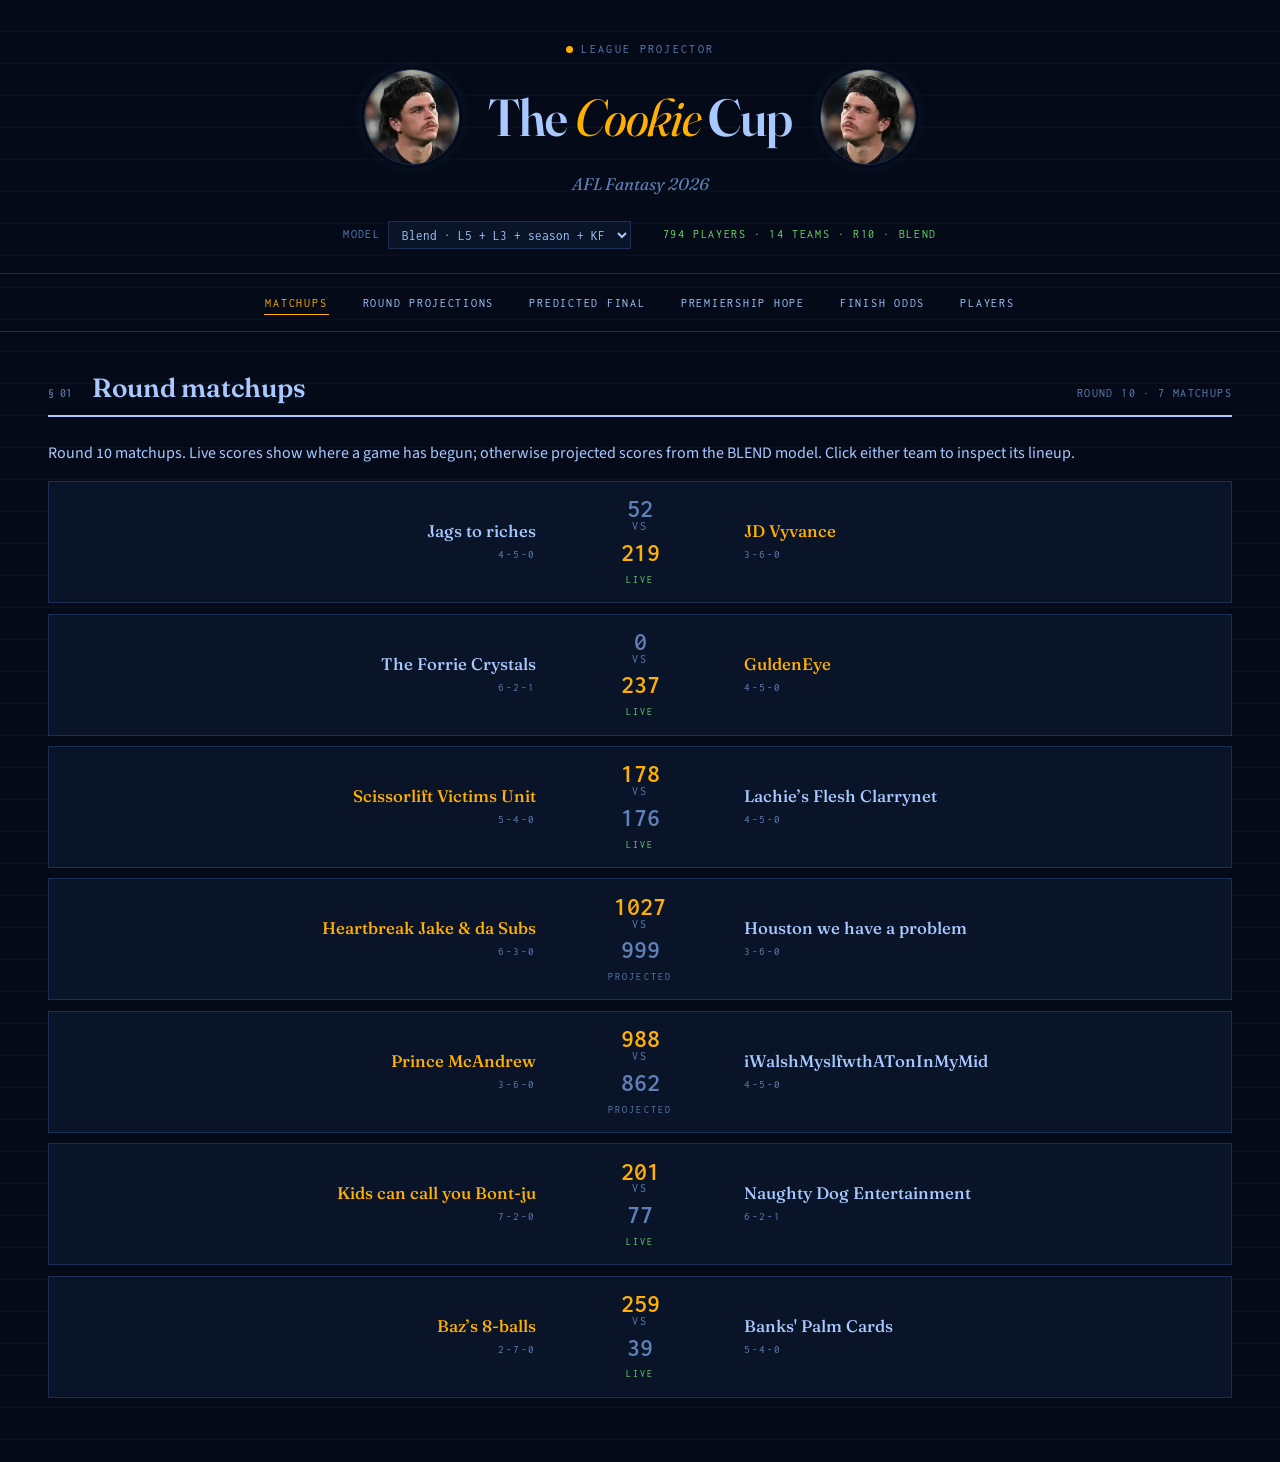
==== docs/index.html @ e00488ec "added plot" ====
<!DOCTYPE html>
<html lang="en">
<head>
<meta charset="UTF-8">
<meta name="viewport" content="width=device-width, initial-scale=1">
<title>The Cookie Cup — AFL Fantasy 2026 Projector</title>
<link rel="stylesheet" href="styles.css">
</head>
<body>
<header class="topbar">
  <div class="brand">
    <p class="eyebrow">League projector</p>
    <div class="title-row">
      <img src="imgs/cookie_logo.jpg" alt="" class="title-logo">
      <h1>The <em>Cookie</em> Cup</h1>
      <img src="imgs/cookie_logo.jpg" alt="" class="title-logo title-logo-flipped">
    </div>
    <p class="tagline">AFL Fantasy 2026</p>
    <div class="topbar-controls">
      <label class="ctl">
        Model
        <select id="model-select">
          <option value="blend">Blend · L5 + L3 + season + KF</option>
          <option value="l5">Last 5 games</option>
          <option value="season">Season average</option>
          <option value="kf">Keeper projection</option>
        </select>
      </label>
      <div class="data-status" id="data-status">Loading…</div>
    </div>
  </div>
</header>

<nav class="tabs">
  <button class="tab active" data-tab="matchups">Matchups</button>
  <button class="tab" data-tab="ladder">Round Projections</button>
  <button class="tab" data-tab="final">Predicted Final</button>
  <button class="tab" data-tab="premiership">Premiership Hope</button>
  <button class="tab" data-tab="rankdist">Finish Odds</button>
  <button class="tab" data-tab="browse">Players</button>
</nav>

<main>
  <section id="tab-matchups" class="tab-panel">
    <div class="section-head">
      <span class="section-num">§ 01</span>
      <h2>Round matchups</h2>
      <span class="section-meta" id="matchups-meta">—</span>
    </div>
    <div id="matchups-empty" class="empty-card hidden">
      <h2>No fixtures loaded yet</h2>
      <p>League head-to-head fixtures aren't scraped yet. Run
        <code>python3 scripts/fetch_rosters.py</code> to populate them.</p>
    </div>
    <div id="matchups-content"></div>
  </section>

  <section id="tab-ladder" class="tab-panel hidden">
    <div class="section-head">
      <span class="section-num">§ 02</span>
      <h2>Projected score</h2>
      <span class="section-meta" id="ladder-meta">—</span>
    </div>
    <div id="ladder-empty" class="empty-card hidden">
      <h2>No league rosters loaded yet</h2>
      <p>Run <code>python3 scripts/fetch_rosters.py</code> to fetch all 14 teams,
        then refresh. The script writes <code>docs/data/rosters.json</code>.</p>
    </div>
    <div id="ladder-content"></div>
  </section>

  <section id="tab-final" class="tab-panel hidden">
    <div class="section-head">
      <span class="section-num">§ 03</span>
      <h2>Predicted final ladder</h2>
      <span class="section-meta" id="final-meta">—</span>
    </div>
    <div id="final-empty" class="empty-card hidden">
      <h2>No fixtures loaded yet</h2>
      <p>Run <code>python3 scripts/fetch_rosters.py</code> to fetch the full-season
         fixture list and current standings, then refresh.</p>
    </div>
    <div id="final-content"></div>
  </section>

  <section id="tab-premiership" class="tab-panel hidden">
    <div class="section-head">
      <span class="section-num">§ 04</span>
      <h2>Premiership hope</h2>
      <span class="section-meta" id="premiership-meta">—</span>
    </div>
    <div id="premiership-empty" class="empty-card hidden">
      <h2>No fixtures loaded yet</h2>
      <p>Run <code>python3 scripts/fetch_rosters.py</code> to fetch the full-season
         fixture list, then refresh.</p>
    </div>
    <div id="premiership-content"></div>
  </section>

  <section id="tab-rankdist" class="tab-panel hidden">
    <div class="section-head">
      <span class="section-num">§ 05</span>
      <h2>Finish odds</h2>
      <span class="section-meta" id="rankdist-meta">—</span>
    </div>
    <div id="rankdist-empty" class="empty-card hidden">
      <h2>No fixtures loaded yet</h2>
      <p>Run <code>python3 scripts/fetch_rosters.py</code> first.</p>
    </div>
    <div id="rankdist-content"></div>
  </section>

  <section id="tab-browse" class="tab-panel hidden">
    <div class="section-head">
      <span class="section-num">§ 06</span>
      <h2>Browse players</h2>
      <span class="section-meta" id="browse-meta">—</span>
    </div>
    <div class="filters">
      <input id="search" type="search" placeholder="Search name or team…" autocomplete="off">
      <select id="pos-filter">
        <option value="">All positions</option>
        <option value="DEF">DEF</option>
        <option value="MID">MID</option>
        <option value="RUC">RUC</option>
        <option value="FWD">FWD</option>
      </select>
      <select id="team-filter">
        <option value="">All teams</option>
      </select>
      <label class="ctl-inline">
        <input type="checkbox" id="has-2025-only">
        2025 AFL only
      </label>
      <span class="result-count" id="result-count"></span>
    </div>
    <div class="table-wrap">
      <table class="players-table">
        <thead>
          <tr>
            <th data-sort="name">Player</th>
            <th data-sort="team">Team</th>
            <th data-sort="positions">Pos</th>
            <th data-sort="owner">Owner</th>
            <th data-sort="proj" class="num">Proj</th>
            <th data-sort="l5" class="num">L5</th>
            <th data-sort="l3" class="num">L3</th>
            <th data-sort="avg_pts" class="num">Season</th>
            <th data-sort="proj_avg" class="num">KF</th>
            <th data-sort="tog_pct" class="num">TOG</th>
          </tr>
        </thead>
        <tbody id="players-rows"></tbody>
      </table>
    </div>
  </section>
</main>

<aside id="team-drawer" class="drawer hidden">
  <header>
    <div>
      <div class="drawer-eyebrow" id="drawer-eyebrow">Team detail</div>
      <h3 id="drawer-title">Team</h3>
    </div>
    <button id="drawer-close" aria-label="Close">×</button>
  </header>
  <div id="drawer-content"></div>
</aside>

<script src="app.js"></script>
</body>
</html>
---- docs/styles.css ----
/* AFL Fantasy projector — retro terminal blue theme
   (CRT/phosphor language carried over from DiscoverPhysicsLeaderboard,
   recoloured to mainframe / IBM 3279 blue) */

@import url('https://fonts.googleapis.com/css2?family=Fraunces:opsz,wght@9..144,400;9..144,500;9..144,600;9..144,800&family=Inconsolata:wght@400;500;600&family=Source+Sans+3:wght@400;500;600&display=swap');

:root {
  --ink: #a8c8ff;          /* phosphor blue text */
  --paper: #050a18;        /* deep navy-black background */
  --surface: #0a1428;      /* slightly lighter for cards/tables */
  --rule: #1d2d56;         /* dim trace lines / borders */
  --muted: #6080b8;        /* faded phosphor blue */
  --soft: #0e1c3a;         /* hover / soft highlight */
  --accent: #ffb000;       /* CRT amber, used sparingly */
  --accent-soft: #3d2700;  /* deep amber-black */
  --teal: #5ec8e8;         /* phosphor cyan secondary */
  --good: #6dd96d;
  --bad: #e85a5a;

  --serif: 'Fraunces', 'Iowan Old Style', 'Palatino', Georgia, serif;
  --sans: 'Source Sans 3', -apple-system, BlinkMacSystemFont, sans-serif;
  --mono: 'Inconsolata', 'SF Mono', Menlo, monospace;

  --max-w: 1280px;
  --gutter: clamp(1rem, 4vw, 3rem);
}

* { box-sizing: border-box; }
html { scroll-behavior: smooth; }

body {
  margin: 0;
  font-family: var(--sans);
  font-size: 16px;
  line-height: 1.5;
  color: var(--ink);
  background: var(--paper);
  background-image:
    repeating-linear-gradient(
      to bottom,
      transparent 0,
      transparent 31px,
      rgba(255,255,255,0.025) 31px,
      rgba(255,255,255,0.025) 32px
    );
  font-feature-settings: "kern", "liga", "onum";
}

.hidden { display: none !important; }

/* ---------------- Header ---------------- */

.topbar {
  border-bottom: 1px solid var(--rule);
  padding: 2.25rem var(--gutter) 1.5rem;
  max-width: var(--max-w);
  margin: 0 auto;
  text-align: center;
  display: block;
}

.brand { display: block; }

.eyebrow {
  font-family: var(--mono);
  font-size: 0.72rem;
  letter-spacing: 0.2em;
  text-transform: uppercase;
  color: var(--muted);
  margin: 0 0 0.7rem;
  display: inline-flex;
  align-items: center;
  gap: 0.55rem;
}
.eyebrow::before {
  content: '';
  display: inline-block;
  width: 7px;
  height: 7px;
  background: var(--accent);
  border-radius: 50%;
}

.brand h1 {
  font-family: var(--serif);
  font-weight: 600;
  font-size: clamp(2rem, 5vw, 3.25rem);
  line-height: 0.98;
  letter-spacing: -0.02em;
  margin: 0;
  font-variation-settings: "opsz" 144;
}
.brand h1 em {
  font-style: italic;
  font-weight: 400;
  color: var(--accent);
}

.title-row {
  display: flex;
  align-items: center;
  justify-content: center;
  gap: clamp(0.75rem, 2.5vw, 1.75rem);
  margin: 0 0 0.4rem;
}
.title-logo {
  width: clamp(56px, 8vw, 96px);
  height: clamp(56px, 8vw, 96px);
  object-fit: cover;
  display: block;
  flex-shrink: 0;
  /* Soft phosphor halo to integrate the JPG with the CRT-blue palette. */
  border-radius: 50%;
  border: 1px solid var(--rule);
  box-shadow: 0 0 0 3px var(--paper), 0 0 16px rgba(94, 200, 232, 0.12);
}
.title-logo-flipped {
  transform: scaleX(-1);
}
@media (max-width: 480px) {
  .title-logo {
    width: 48px;
    height: 48px;
  }
}

.tagline {
  font-family: var(--serif);
  font-style: italic;
  font-size: 1.05rem;
  color: var(--muted);
  margin: 0 auto 1.5rem;
  max-width: 42rem;
}

.topbar-controls {
  display: flex;
  justify-content: center;
  flex-wrap: wrap;
  gap: 1.25rem 2rem;
  margin-top: 0.5rem;
  align-items: baseline;
}
.ctl {
  display: inline-flex;
  align-items: center;
  gap: 0.5rem;
  font-family: var(--mono);
  font-size: 0.72rem;
  text-transform: uppercase;
  letter-spacing: 0.12em;
  color: var(--muted);
}
.ctl select, .filters select, .filters input[type="search"] {
  font-family: var(--mono);
  font-size: 0.8rem;
  padding: 0.35rem 0.55rem;
  border: 1px solid var(--rule);
  background: var(--surface);
  color: var(--ink);
  border-radius: 0;
  outline: none;
}
.ctl select:focus,
.filters select:focus,
.filters input[type="search"]:focus {
  border-color: var(--accent);
}
.ctl-inline {
  display: inline-flex;
  align-items: center;
  gap: 0.4rem;
  font-family: var(--mono);
  font-size: 0.75rem;
  color: var(--muted);
  text-transform: uppercase;
  letter-spacing: 0.1em;
}
.data-status {
  font-family: var(--mono);
  font-size: 0.72rem;
  color: var(--muted);
  text-transform: uppercase;
  letter-spacing: 0.14em;
}
.data-status.ok { color: var(--good); }
.data-status.bad { color: var(--bad); }

/* ---------------- Tabs ---------------- */

.tabs {
  display: flex;
  justify-content: center;
  gap: 2rem;
  flex-wrap: wrap;
  padding: 1rem var(--gutter);
  max-width: var(--max-w);
  margin: 0 auto;
  border-bottom: 1px solid var(--rule);
  font-family: var(--mono);
  font-size: 0.78rem;
}
.tab {
  background: transparent;
  border: none;
  color: var(--ink);
  text-transform: uppercase;
  letter-spacing: 0.14em;
  padding: 0.35rem 0.1rem;
  border-bottom: 1px solid transparent;
  cursor: pointer;
  font-family: inherit;
  font-size: inherit;
  transition: border-color 0.15s, color 0.15s;
}
.tab:hover { color: var(--accent); border-bottom-color: var(--accent); }
.tab.active { color: var(--accent); border-bottom-color: var(--accent); }

/* ---------------- Sections ---------------- */

main {
  max-width: var(--max-w);
  margin: 0 auto;
  padding: 0 var(--gutter) 4rem;
}
.tab-panel { padding: 2.25rem 0 0; }

.section-head {
  display: flex;
  align-items: baseline;
  gap: 1.25rem;
  margin-bottom: 1.5rem;
  border-bottom: 2px solid var(--ink);
  padding-bottom: 0.45rem;
}
.section-head h2 {
  font-family: var(--serif);
  font-weight: 600;
  font-size: 1.65rem;
  margin: 0;
  letter-spacing: -0.01em;
}
.section-num {
  font-family: var(--mono);
  font-size: 0.78rem;
  color: var(--muted);
  font-weight: 500;
}
.section-meta {
  margin-left: auto;
  font-family: var(--mono);
  font-size: 0.72rem;
  color: var(--muted);
  text-transform: uppercase;
  letter-spacing: 0.12em;
}

/* ---------------- Empty state ---------------- */

.empty-card {
  border: 1px dashed var(--rule);
  background: var(--surface);
  padding: 2.5rem 2rem;
  text-align: center;
  color: var(--muted);
  max-width: 640px;
  margin: 2rem auto;
}
.empty-card h2 {
  margin: 0 0 0.5rem;
  font-family: var(--serif);
  font-size: 1.2rem;
  color: var(--ink);
}
.empty-card p { margin: 0; font-size: 0.95rem; }
.empty-card code {
  background: var(--soft);
  padding: 2px 6px;
  border: 1px solid var(--rule);
  font-family: var(--mono);
  font-size: 0.82rem;
}

/* ---------------- Filters ---------------- */

.filters {
  display: flex;
  align-items: center;
  gap: 0.75rem;
  flex-wrap: wrap;
  margin-bottom: 1rem;
}
#search { min-width: 240px; }
.result-count {
  margin-left: auto;
  font-family: var(--mono);
  font-size: 0.72rem;
  color: var(--muted);
  text-transform: uppercase;
  letter-spacing: 0.12em;
}

/* ---------------- Tables ---------------- */

.table-wrap {
  border: 1px solid var(--ink);
  background: var(--surface);
  overflow-x: auto;
}
table.leaderboard, .players-table, .roster-table {
  width: 100%;
  border-collapse: collapse;
  font-size: 0.92rem;
  font-family: var(--sans);
}
table.leaderboard thead,
.players-table thead,
.roster-table thead {
  background: var(--ink);
  color: var(--paper);
}
table.leaderboard th,
.players-table th,
.roster-table th {
  text-align: left;
  padding: 0.75rem 0.85rem;
  font-family: var(--mono);
  font-size: 0.7rem;
  font-weight: 500;
  letter-spacing: 0.13em;
  text-transform: uppercase;
  white-space: nowrap;
  position: sticky;
  top: 0;
  background: var(--ink);
  color: var(--paper);
}
.players-table th[data-sort],
.leaderboard th[data-sortable] {
  cursor: pointer;
  user-select: none;
}
.players-table th[data-sort]::after,
.leaderboard th[data-sortable]::after {
  content: '\2195';
  margin-left: 0.4rem;
  opacity: 0.35;
  font-size: 0.85em;
}
.players-table th.sorted-asc::after { content: '\25B2'; opacity: 1; }
.players-table th.sorted-desc::after { content: '\25BC'; opacity: 1; }

table.leaderboard td,
.players-table td,
.roster-table td {
  padding: 0.7rem 0.85rem;
  border-bottom: 1px solid var(--rule);
  vertical-align: baseline;
}
table.leaderboard tbody tr:hover,
.players-table tbody tr:hover {
  background: var(--soft);
}
table.leaderboard tbody tr:last-child td,
.roster-table tbody tr:last-child td { border-bottom: none; }

.num {
  text-align: right !important;
  font-variant-numeric: tabular-nums;
  font-family: var(--mono);
  font-size: 0.88rem;
}
.muted { color: var(--muted); }

/* Rank column */
.rank {
  font-family: var(--mono);
  font-size: 0.85rem;
  color: var(--muted);
  width: 2rem;
}
.rank-1 { color: var(--accent); font-weight: 600; }
.rank-2 { color: var(--ink); font-weight: 500; }
.rank-3 { color: var(--ink); font-weight: 500; }

/* Team / player name styling */
.team-name-cell {
  font-family: var(--serif);
  font-weight: 500;
  font-size: 1.02rem;
}
.team-name-cell .team-meta {
  display: block;
  font-family: var(--mono);
  font-size: 0.68rem;
  color: var(--muted);
  text-transform: uppercase;
  letter-spacing: 0.1em;
  margin-top: 2px;
}
.player-name {
  font-family: var(--serif);
  font-weight: 500;
  font-size: 1rem;
}

/* Badges & tags */
.team-badge {
  display: inline-block;
  font-family: var(--mono);
  font-size: 0.68rem;
  font-weight: 600;
  letter-spacing: 0.08em;
  padding: 1px 6px;
  background: var(--soft);
  color: var(--ink);
  border: 1px solid var(--rule);
}
.pos-tag {
  display: inline-block;
  font-family: var(--mono);
  font-size: 0.65rem;
  font-weight: 600;
  letter-spacing: 0.08em;
  padding: 1px 5px;
  background: transparent;
  border: 1px solid var(--rule);
  color: var(--teal);
  margin-right: 3px;
}
.role-tag {
  display: inline-block;
  font-family: var(--mono);
  font-size: 0.62rem;
  font-weight: 600;
  letter-spacing: 0.08em;
  padding: 1px 5px;
  border: 1px solid var(--rule);
  color: var(--muted);
  margin-left: 4px;
}
.injury-tag {
  display: inline-block;
  font-family: var(--mono);
  font-size: 0.62rem;
  font-weight: 600;
  letter-spacing: 0.08em;
  padding: 1px 5px;
  background: var(--accent-soft);
  color: var(--accent);
  border: 1px solid var(--accent);
  margin-left: 4px;
}
.injury-tag.out {
  background: rgba(232, 90, 90, 0.12);
  color: var(--bad);
  border-color: var(--bad);
}

/* Availability chip in ladder */
.avail-chip {
  font-family: var(--mono);
  font-size: 0.78rem;
  color: var(--ink);
}
.avail-chip.partial { color: var(--accent); }
.avail-chip.bad { color: var(--bad); }

/* Proj cell */
.proj-cell {
  font-family: var(--mono);
  font-weight: 600;
  font-size: 1.05rem;
  color: var(--ink);
}
.leaderboard tbody tr.rank-1-row .proj-cell { color: var(--accent); }

/* Excluded states */
.excluded { opacity: 0.4; text-decoration: line-through; }
.auto-excluded { opacity: 0.55; }

/* Rank-change deltas */
.rank-up { color: var(--good); font-family: var(--mono); font-size: 0.85rem; }
.rank-down { color: var(--bad); font-family: var(--mono); font-size: 0.85rem; }

/* Finish-odds (rank distribution) */
.rank-legend-wrap {
  display: flex;
  align-items: center;
  gap: 0.75rem;
  margin: 0.5rem 0 1.25rem;
  font-family: var(--mono);
  font-size: 0.7rem;
  letter-spacing: 0.16em;
  text-transform: uppercase;
  color: var(--muted);
  flex-wrap: wrap;
}
.rank-legend-label { color: var(--muted); }
.rank-legend {
  display: flex;
  gap: 2px;
}
.rank-legend-chip {
  display: inline-flex;
  align-items: center;
  justify-content: center;
  width: 22px;
  height: 22px;
  font-family: var(--mono);
  font-size: 0.7rem;
  font-weight: 600;
  color: var(--paper);
  letter-spacing: 0;
}
.rank-legend-chip.finals,
.rank-legend-chip.missed { color: var(--paper); }

.rank-dist-list {
  display: flex;
  flex-direction: column;
  gap: 0.4rem;
  background: var(--surface);
  border: 1px solid var(--ink);
  padding: 0.85rem 1rem;
}
.rank-row {
  display: grid;
  grid-template-columns: minmax(11rem, 16rem) 1fr;
  align-items: center;
  gap: 1rem;
  padding: 0.45rem 0;
  cursor: pointer;
  border-bottom: 1px dashed var(--rule);
}
.rank-row:last-child { border-bottom: none; }
.rank-row:hover { background: var(--soft); }
.rank-row-name {
  display: flex;
  flex-direction: column;
  gap: 2px;
  min-width: 0;
}
.rank-row-name .team-name-cell {
  font-family: var(--serif);
  font-weight: 500;
  font-size: 1.02rem;
  white-space: nowrap;
  overflow: hidden;
  text-overflow: ellipsis;
}
.rank-row-name .team-meta {
  font-family: var(--mono);
  font-size: 0.66rem;
  letter-spacing: 0.14em;
  text-transform: uppercase;
  color: var(--muted);
}
.rank-bar {
  display: flex;
  height: 22px;
  width: 100%;
  background: var(--soft);
  border: 1px solid var(--rule);
  overflow: hidden;
}
.rank-segment {
  height: 100%;
  min-width: 1px;
  transition: filter 0.15s;
}
.rank-segment:hover { filter: brightness(1.25) saturate(1.2); }

/* Premiership probability bar */
.prob-bar-wrap {
  width: 100%;
  max-width: 220px;
  height: 12px;
  background: var(--soft);
  border: 1px solid var(--rule);
  position: relative;
}
.prob-bar {
  height: 100%;
  background: linear-gradient(to right, var(--teal), var(--accent));
  min-width: 2px;
}

/* Finals zone (top 6 of predicted final ladder) */
.leaderboard tbody tr.finals-zone td {
  background: rgba(94, 200, 232, 0.08);  /* subtle cyan tint over surface */
}
.leaderboard tbody tr.finals-zone:hover td {
  background: rgba(94, 200, 232, 0.16);
}
.cutoff-row td {
  background: var(--surface);
  border-top: 2px solid var(--accent);
  border-bottom: 2px solid var(--accent);
  text-align: center;
  font-family: var(--mono);
  font-size: 0.72rem;
  letter-spacing: 0.32em;
  text-transform: uppercase;
  color: var(--accent);
  padding: 0.55rem 0.5rem;
  font-weight: 600;
}
.leaderboard tbody tr.cutoff-row:hover td {
  background: var(--surface);  /* don't apply row-hover to the divider */
  cursor: default;
}

/* ---------------- Drawer ---------------- */

.drawer {
  position: fixed;
  top: 0; right: 0;
  height: 100vh;
  width: min(720px, 96vw);
  background: var(--paper);
  border-left: 1px solid var(--rule);
  box-shadow: -16px 0 32px rgba(0,0,0,0.4);
  z-index: 20;
  display: flex;
  flex-direction: column;
  background-image:
    repeating-linear-gradient(
      to bottom,
      transparent 0,
      transparent 31px,
      rgba(255,255,255,0.025) 31px,
      rgba(255,255,255,0.025) 32px
    );
}
.drawer header {
  display: flex;
  justify-content: space-between;
  align-items: center;
  padding: 1.5rem 1.75rem 1rem;
  border-bottom: 2px solid var(--ink);
}
.drawer header h3 {
  margin: 0;
  font-family: var(--serif);
  font-weight: 600;
  font-size: 1.5rem;
  letter-spacing: -0.01em;
}
.drawer-eyebrow {
  font-family: var(--mono);
  font-size: 0.7rem;
  text-transform: uppercase;
  letter-spacing: 0.16em;
  color: var(--muted);
  margin-bottom: 0.3rem;
}
#drawer-close {
  background: none;
  border: 1px solid var(--rule);
  font-size: 1.1rem;
  cursor: pointer;
  color: var(--muted);
  width: 32px;
  height: 32px;
  font-family: var(--mono);
  line-height: 1;
  padding: 0;
}
#drawer-close:hover { color: var(--accent); border-color: var(--accent); }

#drawer-content {
  overflow-y: auto;
  padding: 1.25rem 1.75rem 2.5rem;
}

.drawer-summary {
  display: grid;
  grid-template-columns: repeat(auto-fit, minmax(140px, 1fr));
  gap: 1rem 1.5rem;
  margin-bottom: 1.5rem;
  padding-bottom: 1.25rem;
  border-bottom: 1px solid var(--rule);
}
.drawer-summary .stat {
  display: flex;
  flex-direction: column;
}
.drawer-summary .stat-label {
  font-family: var(--mono);
  font-size: 0.65rem;
  text-transform: uppercase;
  letter-spacing: 0.14em;
  color: var(--muted);
  margin-bottom: 4px;
}
.drawer-summary .stat-value {
  font-family: var(--serif);
  font-weight: 600;
  font-size: 1.75rem;
  line-height: 1;
}
.drawer-summary .stat-value.accent { color: var(--accent); }
.drawer-summary .stat-sub {
  font-family: var(--mono);
  font-size: 0.7rem;
  color: var(--muted);
  margin-top: 4px;
}

.lineup-section {
  margin-top: 1.5rem;
}
.lineup-section-head {
  display: flex;
  align-items: baseline;
  gap: 0.75rem;
  margin-bottom: 0.65rem;
  border-bottom: 1px solid var(--ink);
  padding-bottom: 0.35rem;
}
.lineup-section-head .label {
  font-family: var(--mono);
  font-size: 0.72rem;
  text-transform: uppercase;
  letter-spacing: 0.16em;
  color: var(--ink);
}
.lineup-section-head .count {
  font-family: var(--mono);
  font-size: 0.72rem;
  color: var(--muted);
}
.lineup-section-head .subtotal {
  margin-left: auto;
  font-family: var(--mono);
  font-size: 0.78rem;
  color: var(--accent);
}

.pos-row {
  display: flex;
  gap: 0.4rem;
  align-items: center;
  margin: 0.35rem 0;
  font-family: var(--mono);
  font-size: 0.7rem;
  color: var(--muted);
  text-transform: uppercase;
  letter-spacing: 0.12em;
}
.pos-row .pos-label {
  min-width: 3.5rem;
}
.pos-row .pos-bar { flex: 1; height: 1px; background: var(--rule); }

.exclude-btn {
  background: transparent;
  border: 1px solid var(--rule);
  color: var(--muted);
  font-family: var(--mono);
  font-size: 0.65rem;
  letter-spacing: 0.12em;
  text-transform: uppercase;
  padding: 3px 7px;
  cursor: pointer;
}
.exclude-btn:hover { color: var(--accent); border-color: var(--accent); }
.exclude-btn.on { background: var(--bad); color: var(--paper); border-color: var(--bad); }
.exclude-btn.on:hover { background: var(--bad); color: var(--paper); }

/* Matchups — keeperfantasy-style head-to-head rows */
.matchup-list {
  display: flex;
  flex-direction: column;
  gap: 0.65rem;
}
.matchup-row-h {
  display: grid;
  grid-template-columns: 1fr auto 1fr;
  align-items: center;
  gap: 1rem;
  background: var(--surface);
  border: 1px solid var(--rule);
  padding: 0.9rem 1.25rem;
}
.team-side {
  cursor: pointer;
  transition: color 0.15s;
}
.team-side.home { text-align: right; }
.team-side.away { text-align: left; }
.team-side:hover { color: var(--accent); }
.team-side .team-name-cell {
  font-family: var(--serif);
  font-weight: 500;
  font-size: 1.05rem;
  line-height: 1.25;
}
.team-side .team-record {
  font-family: var(--mono);
  font-size: 0.7rem;
  color: var(--muted);
  letter-spacing: 0.14em;
  text-transform: uppercase;
  margin-top: 4px;
}
.team-side.winning .team-name-cell { color: var(--accent); }

.score-block {
  display: flex;
  flex-direction: column;
  align-items: center;
  min-width: 11rem;
  text-align: center;
}
.score-block .score {
  font-family: var(--mono);
  font-size: 1.6rem;
  font-weight: 600;
  color: var(--muted);
  line-height: 1;
  font-variant-numeric: tabular-nums;
}
.score-block .score.winning { color: var(--accent); }
.score-block .vs {
  display: inline-block;
  margin: 0 0.7rem;
  font-family: var(--mono);
  font-size: 0.75rem;
  color: var(--muted);
  letter-spacing: 0.18em;
  text-transform: uppercase;
  vertical-align: middle;
  position: relative;
  top: -0.4em;
}
.score-block .score-type {
  font-family: var(--mono);
  font-size: 0.62rem;
  letter-spacing: 0.22em;
  text-transform: uppercase;
  color: var(--muted);
  margin-top: 0.45rem;
}
.score-block .score-type.live {
  color: var(--good);
}

@media (max-width: 560px) {
  .matchup-row-h {
    grid-template-columns: 1fr;
    gap: 0.5rem;
    text-align: center;
  }
  .team-side.home, .team-side.away { text-align: center; }
}
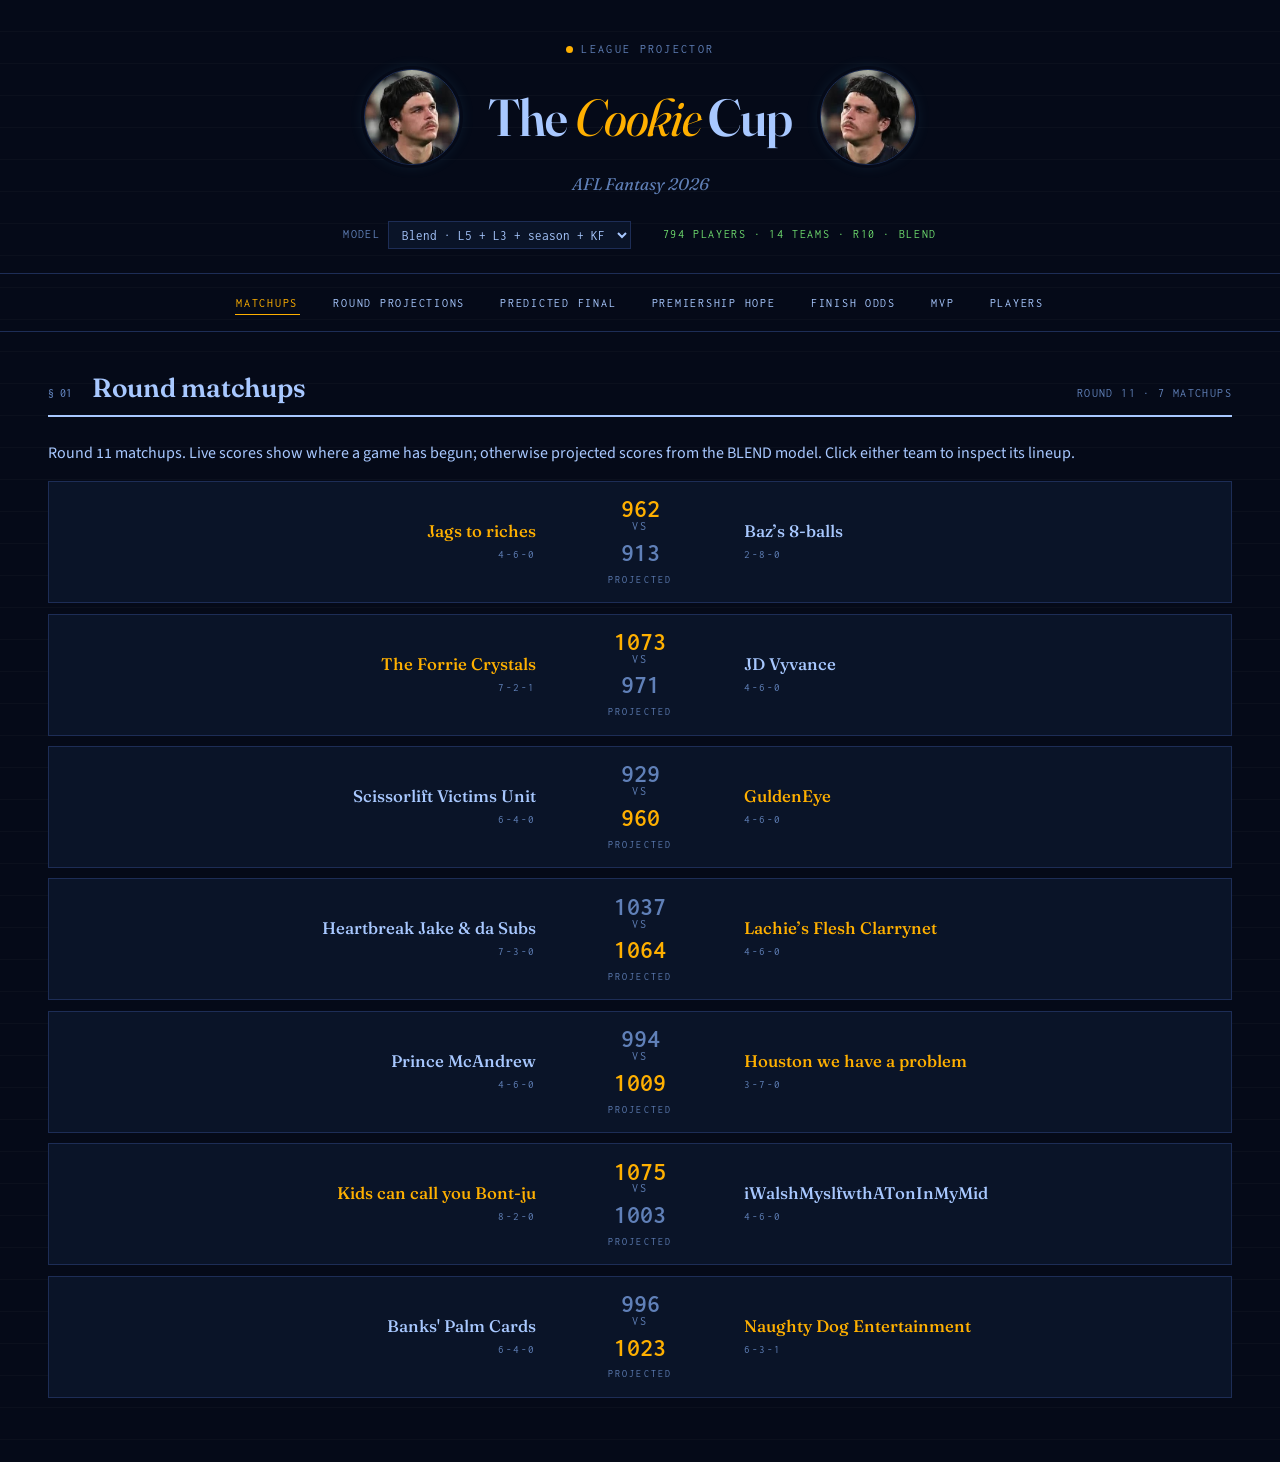
==== commit 474c4b46: "added MVP" ====
--- a/docs/index.html
+++ b/docs/index.html
@@ -37,6 +37,7 @@
   <button class="tab" data-tab="final">Predicted Final</button>
   <button class="tab" data-tab="premiership">Premiership Hope</button>
   <button class="tab" data-tab="rankdist">Finish Odds</button>
+  <button class="tab" data-tab="mvp">MVP</button>
   <button class="tab" data-tab="browse">Players</button>
 </nav>
 
@@ -110,9 +111,24 @@
     <div id="rankdist-content"></div>
   </section>
 
+  <section id="tab-mvp" class="tab-panel hidden">
+    <div class="section-head">
+      <span class="section-num">§ 06</span>
+      <h2>League MVP</h2>
+      <span class="section-meta" id="mvp-meta">—</span>
+    </div>
+    <div id="mvp-empty" class="empty-card hidden">
+      <h2>No round scores loaded yet</h2>
+      <p>Run <code>python3 scripts/fetch_round_scores.py</code> (after
+         <code>fetch_rosters.py</code>) to scrape per-round player scores,
+         then refresh. It writes <code>docs/data/round_scores.json</code>.</p>
+    </div>
+    <div id="mvp-content"></div>
+  </section>
+
   <section id="tab-browse" class="tab-panel hidden">
     <div class="section-head">
-      <span class="section-num">§ 06</span>
+      <span class="section-num">§ 07</span>
       <h2>Browse players</h2>
       <span class="section-meta" id="browse-meta">—</span>
     </div>
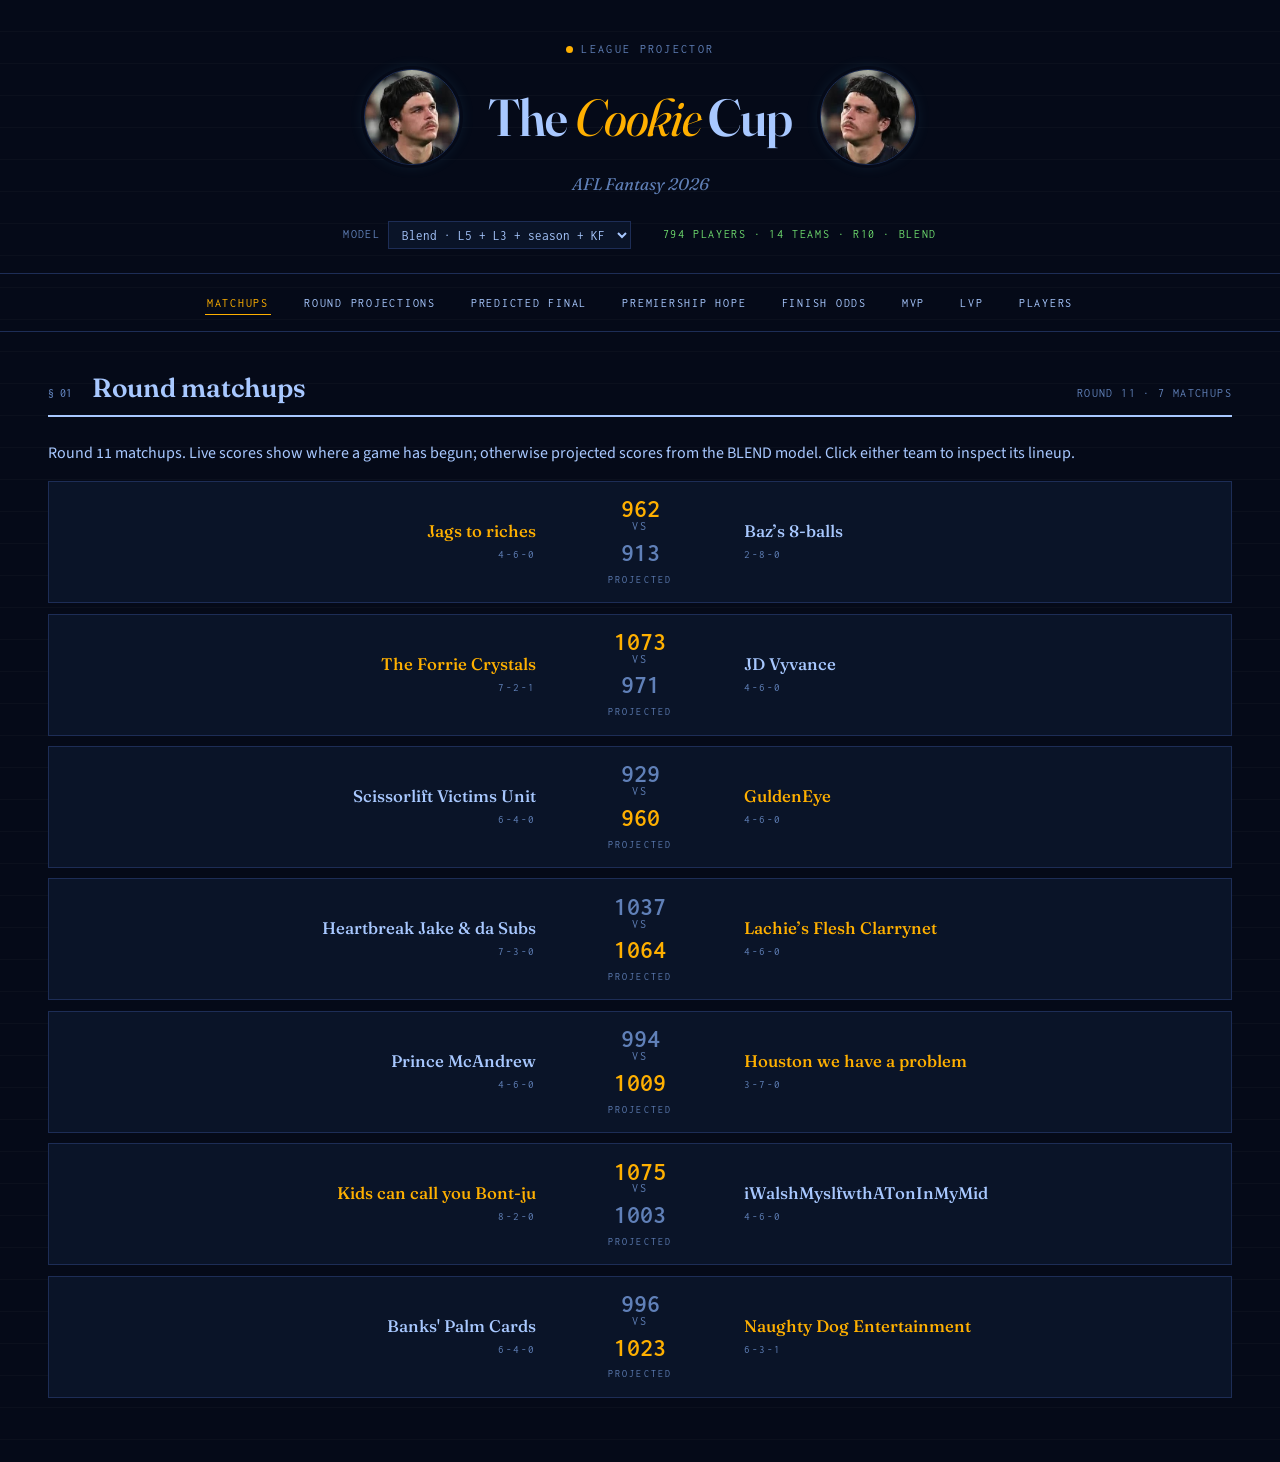
==== commit f928b625: "added LVP" ====
--- a/docs/index.html
+++ b/docs/index.html
@@ -38,6 +38,7 @@
   <button class="tab" data-tab="premiership">Premiership Hope</button>
   <button class="tab" data-tab="rankdist">Finish Odds</button>
   <button class="tab" data-tab="mvp">MVP</button>
+  <button class="tab" data-tab="lvp">LVP</button>
   <button class="tab" data-tab="browse">Players</button>
 </nav>
 
@@ -116,6 +117,13 @@
       <span class="section-num">§ 06</span>
       <h2>League MVP</h2>
       <span class="section-meta" id="mvp-meta">—</span>
+      <label class="ctl ctl-mvp">
+        Method
+        <select id="mvp-method">
+          <option value="actual">Actual (Shapley)</option>
+          <option value="projected">Projected</option>
+        </select>
+      </label>
     </div>
     <div id="mvp-empty" class="empty-card hidden">
       <h2>No round scores loaded yet</h2>
@@ -126,9 +134,31 @@
     <div id="mvp-content"></div>
   </section>
 
+  <section id="tab-lvp" class="tab-panel hidden">
+    <div class="section-head">
+      <span class="section-num">§ 07</span>
+      <h2>League LVP</h2>
+      <span class="section-meta" id="lvp-meta">—</span>
+      <label class="ctl ctl-mvp">
+        Method
+        <select id="lvp-method">
+          <option value="actual">Actual (Shapley)</option>
+          <option value="projected">Projected</option>
+        </select>
+      </label>
+    </div>
+    <div id="lvp-empty" class="empty-card hidden">
+      <h2>No round scores loaded yet</h2>
+      <p>Run <code>python3 scripts/fetch_round_scores.py</code> (after
+         <code>fetch_rosters.py</code>) to scrape per-round player scores,
+         then refresh. It writes <code>docs/data/round_scores.json</code>.</p>
+    </div>
+    <div id="lvp-content"></div>
+  </section>
+
   <section id="tab-browse" class="tab-panel hidden">
     <div class="section-head">
-      <span class="section-num">§ 07</span>
+      <span class="section-num">§ 08</span>
       <h2>Browse players</h2>
       <span class="section-meta" id="browse-meta">—</span>
     </div>
--- a/docs/styles.css
+++ b/docs/styles.css
@@ -166,6 +166,10 @@
 .filters input[type="search"]:focus {
   border-color: var(--accent);
 }
+.ctl-mvp {
+  align-self: center;
+  margin-left: 1rem;
+}
 .ctl-inline {
   display: inline-flex;
   align-items: center;
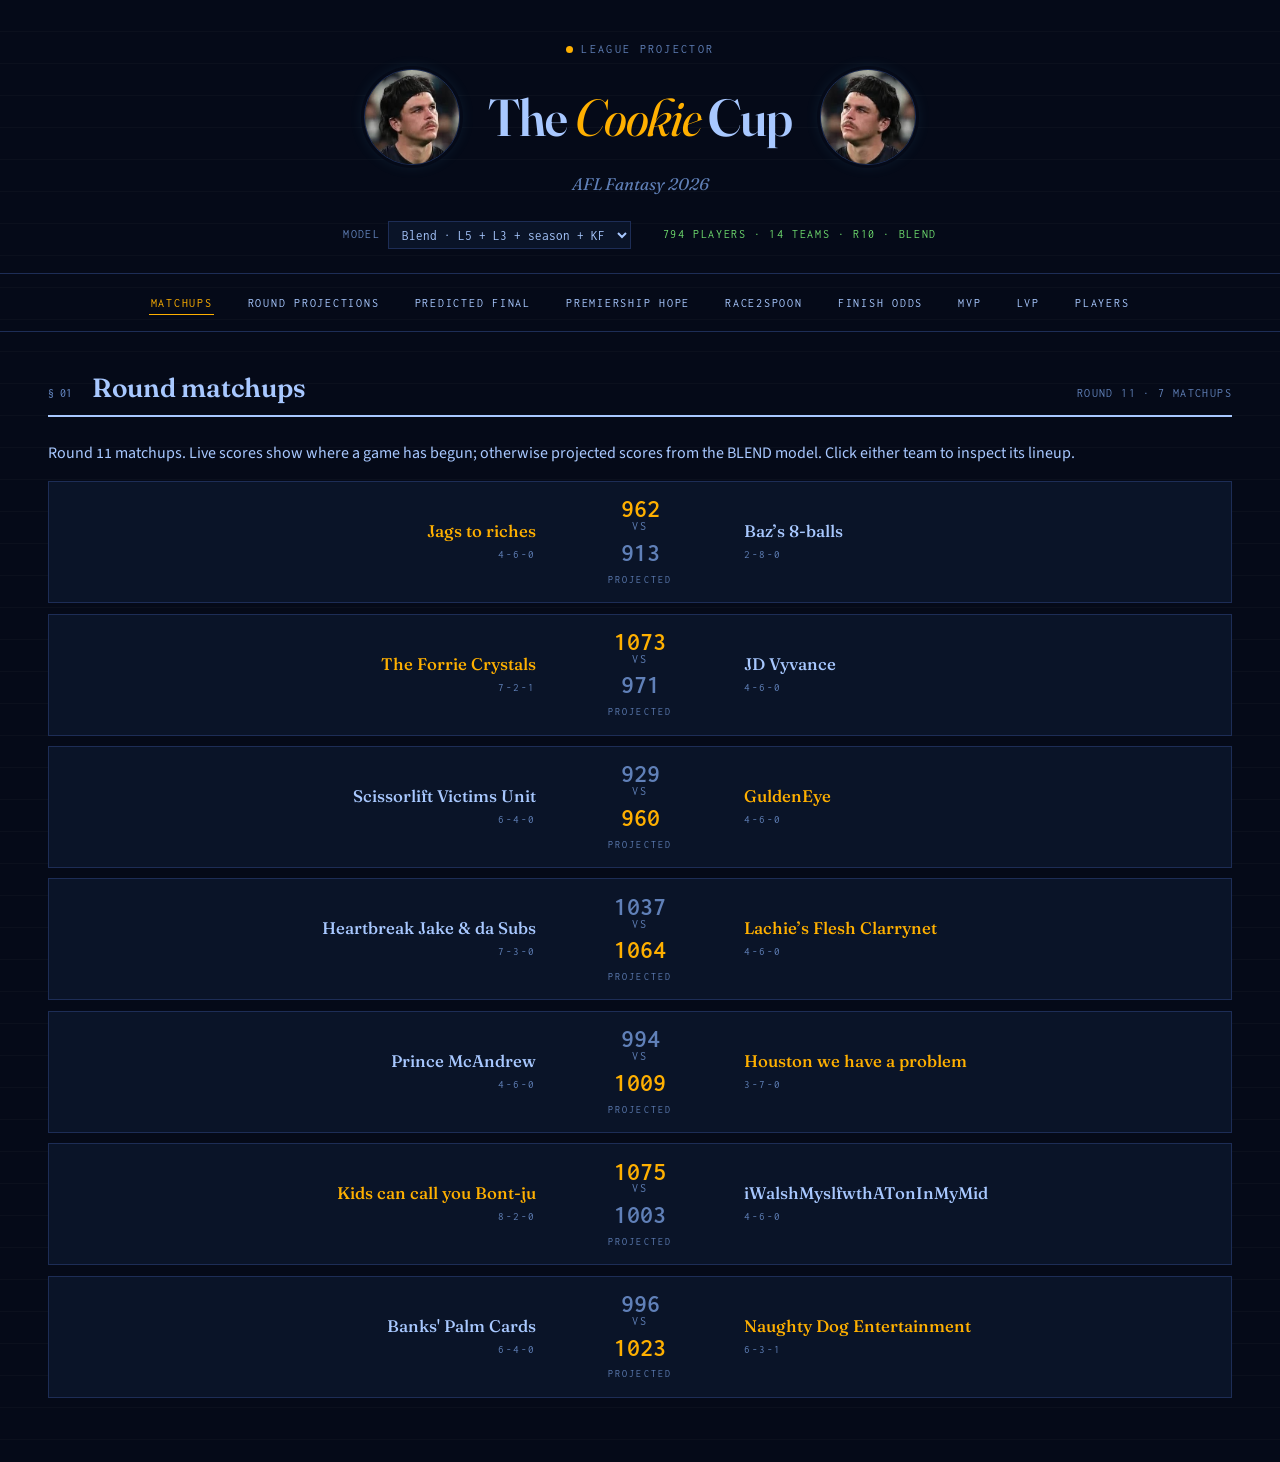
==== commit 78bc5a90: "race2spoon" ====
--- a/docs/index.html
+++ b/docs/index.html
@@ -36,6 +36,7 @@
   <button class="tab" data-tab="ladder">Round Projections</button>
   <button class="tab" data-tab="final">Predicted Final</button>
   <button class="tab" data-tab="premiership">Premiership Hope</button>
+  <button class="tab" data-tab="race2spoon">Race2Spoon</button>
   <button class="tab" data-tab="rankdist">Finish Odds</button>
   <button class="tab" data-tab="mvp">MVP</button>
   <button class="tab" data-tab="lvp">LVP</button>
@@ -99,9 +100,23 @@
     <div id="premiership-content"></div>
   </section>
 
+  <section id="tab-race2spoon" class="tab-panel hidden">
+    <div class="section-head">
+      <span class="section-num">§ 05</span>
+      <h2>Race2Spoon</h2>
+      <span class="section-meta" id="race2spoon-meta">—</span>
+    </div>
+    <div id="race2spoon-empty" class="empty-card hidden">
+      <h2>No fixtures loaded yet</h2>
+      <p>Run <code>python3 scripts/fetch_rosters.py</code> to fetch the full-season
+         fixture list, then refresh.</p>
+    </div>
+    <div id="race2spoon-content" class="spoon-stage"></div>
+  </section>
+
   <section id="tab-rankdist" class="tab-panel hidden">
     <div class="section-head">
-      <span class="section-num">§ 05</span>
+      <span class="section-num">§ 06</span>
       <h2>Finish odds</h2>
       <span class="section-meta" id="rankdist-meta">—</span>
     </div>
@@ -114,7 +129,7 @@
 
   <section id="tab-mvp" class="tab-panel hidden">
     <div class="section-head">
-      <span class="section-num">§ 06</span>
+      <span class="section-num">§ 07</span>
       <h2>League MVP</h2>
       <span class="section-meta" id="mvp-meta">—</span>
       <label class="ctl ctl-mvp">
@@ -136,7 +151,7 @@
 
   <section id="tab-lvp" class="tab-panel hidden">
     <div class="section-head">
-      <span class="section-num">§ 07</span>
+      <span class="section-num">§ 08</span>
       <h2>League LVP</h2>
       <span class="section-meta" id="lvp-meta">—</span>
       <label class="ctl ctl-mvp">
@@ -158,7 +173,7 @@
 
   <section id="tab-browse" class="tab-panel hidden">
     <div class="section-head">
-      <span class="section-num">§ 08</span>
+      <span class="section-num">§ 09</span>
       <h2>Browse players</h2>
       <span class="section-meta" id="browse-meta">—</span>
     </div>
--- a/docs/styles.css
+++ b/docs/styles.css
@@ -170,6 +170,25 @@
   align-self: center;
   margin-left: 1rem;
 }
+.spoon-stage {
+  position: relative;
+}
+.spoon-overlay {
+  position: absolute;
+  top: 50%;
+  left: 50%;
+  transform: translate(-50%, -50%) rotate(-12deg);
+  width: min(70%, 560px);
+  height: auto;
+  opacity: 0.16;
+  pointer-events: none;
+  z-index: 2;
+  filter: drop-shadow(0 0 18px rgba(0, 0, 0, 0.6));
+}
+.spoon-stage .table-wrap {
+  position: relative;
+  z-index: 1;
+}
 .ctl-inline {
   display: inline-flex;
   align-items: center;
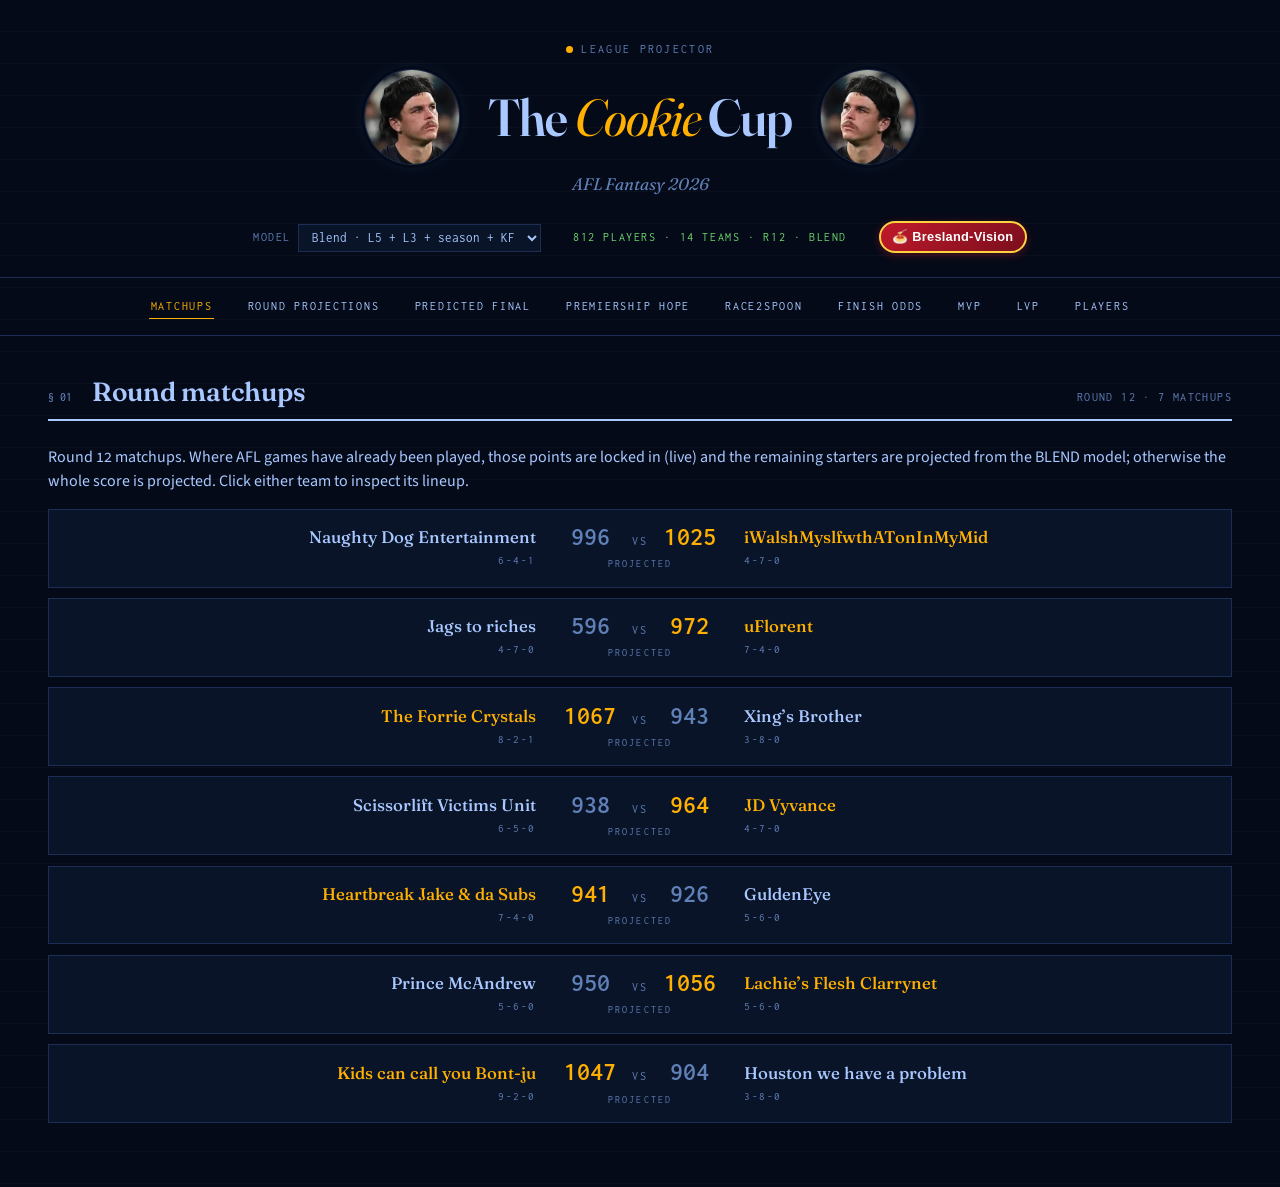
==== commit 3eea521c: "bresland-vision" ====
--- a/docs/index.html
+++ b/docs/index.html
@@ -27,6 +27,7 @@
         </select>
       </label>
       <div class="data-status" id="data-status">Loading…</div>
+      <button id="bresland-btn" class="bresland-btn" type="button">🍝 Bresland-Vision</button>
     </div>
   </div>
 </header>
@@ -111,7 +112,7 @@
       <p>Run <code>python3 scripts/fetch_rosters.py</code> to fetch the full-season
          fixture list, then refresh.</p>
     </div>
-    <div id="race2spoon-content" class="spoon-stage"></div>
+    <div id="race2spoon-content"></div>
   </section>
 
   <section id="tab-rankdist" class="tab-panel hidden">
@@ -228,6 +229,11 @@
   <div id="drawer-content"></div>
 </aside>
 
+<div id="bresland-vision" class="bresland-vision hidden" aria-hidden="true">
+  <button id="bresland-exit" class="bresland-exit" type="button">✕ snap out of it</button>
+  <div class="bresland-words" id="bresland-words"></div>
+</div>
+
 <script src="app.js"></script>
 </body>
 </html>
--- a/docs/styles.css
+++ b/docs/styles.css
@@ -170,25 +170,6 @@
   align-self: center;
   margin-left: 1rem;
 }
-.spoon-stage {
-  position: relative;
-}
-.spoon-overlay {
-  position: absolute;
-  top: 50%;
-  left: 50%;
-  transform: translate(-50%, -50%) rotate(-12deg);
-  width: min(70%, 560px);
-  height: auto;
-  opacity: 0.16;
-  pointer-events: none;
-  z-index: 2;
-  filter: drop-shadow(0 0 18px rgba(0, 0, 0, 0.6));
-}
-.spoon-stage .table-wrap {
-  position: relative;
-  z-index: 1;
-}
 .ctl-inline {
   display: inline-flex;
   align-items: center;
@@ -854,9 +835,28 @@
   color: var(--muted);
   letter-spacing: 0.18em;
   text-transform: uppercase;
-  vertical-align: middle;
-  position: relative;
-  top: -0.4em;
+  align-self: flex-start;
+  margin-top: 0.5rem;
+}
+.score-block .score-pair {
+  display: flex;
+  align-items: flex-start;
+  justify-content: center;
+  gap: 0.2rem;
+}
+.score-block .score-col {
+  display: flex;
+  flex-direction: column;
+  align-items: center;
+  min-width: 3.4rem;
+}
+.score-block .score-split {
+  font-family: var(--mono);
+  font-size: 0.58rem;
+  color: var(--muted);
+  margin-top: 0.25rem;
+  white-space: nowrap;
+  font-variant-numeric: tabular-nums;
 }
 .score-block .score-type {
   font-family: var(--mono);
@@ -878,3 +878,147 @@
   }
   .team-side.home, .team-side.away { text-align: center; }
 }
+
+/* ===================================================================== */
+/* Bresland-Vision — an easter-egg overlay. Toggled from the topbar.     */
+/* A plate of red spaghetti + meatballs with words flying everywhere.    */
+/* ===================================================================== */
+.bresland-btn {
+  border: 2px solid #ffd23f;
+  background: linear-gradient(135deg, #c0192b, #7a0f1d);
+  color: #fff;
+  font-weight: 800;
+  font-size: 0.8rem;
+  letter-spacing: 0.02em;
+  padding: 0.4rem 0.7rem;
+  border-radius: 999px;
+  cursor: pointer;
+  box-shadow: 0 2px 8px rgba(192, 25, 43, 0.4);
+  transition: transform 0.12s ease, box-shadow 0.12s ease;
+}
+.bresland-btn:hover { transform: translateY(-1px) rotate(-1deg) scale(1.04); box-shadow: 0 4px 14px rgba(192, 25, 43, 0.6); }
+.bresland-btn:active { transform: scale(0.96); }
+
+body.bresland-active { overflow: hidden; }
+
+.bresland-vision {
+  position: fixed;
+  inset: 0;
+  z-index: 99999;
+  overflow: hidden;
+  background: radial-gradient(circle at 32% 22%, #d11d33, #7a0f1d 55%, #3d070f);
+}
+/* Two layers of wavy noodles, different sizes/colours/speeds, slithering. */
+.bresland-vision::before,
+.bresland-vision::after {
+  content: "";
+  position: absolute;
+  inset: -25%;
+  background-repeat: repeat;
+  pointer-events: none;
+}
+.bresland-vision::before {
+  background-image: url("data:image/svg+xml,%3Csvg xmlns='http://www.w3.org/2000/svg' width='130' height='26'%3E%3Cpath d='M0 13 Q 32 0 65 13 T 130 13' stroke='%23f4cf5e' stroke-width='6' fill='none' stroke-linecap='round'/%3E%3C/svg%3E");
+  background-size: 130px 26px;
+  opacity: 0.9;
+  animation: noodle-slither 5s linear infinite;
+}
+.bresland-vision::after {
+  background-image: url("data:image/svg+xml,%3Csvg xmlns='http://www.w3.org/2000/svg' width='150' height='30'%3E%3Cpath d='M0 15 Q 38 30 75 15 T 150 15' stroke='%23e9b949' stroke-width='5' fill='none' stroke-linecap='round'/%3E%3C/svg%3E");
+  background-size: 150px 30px;
+  opacity: 0.55;
+  transform: rotate(8deg);
+  animation: noodle-slither 8s linear infinite reverse;
+}
+@keyframes noodle-slither {
+  from { background-position: 0 0; }
+  to   { background-position: 260px 12px; }
+}
+
+.bresland-exit {
+  position: absolute;
+  top: 1rem;
+  right: 1rem;
+  z-index: 3;
+  border: 2px solid #fff;
+  background: rgba(0, 0, 0, 0.5);
+  color: #fff;
+  font-weight: 800;
+  font-size: 0.9rem;
+  padding: 0.5rem 0.9rem;
+  border-radius: 999px;
+  cursor: pointer;
+}
+.bresland-exit:hover { background: rgba(0, 0, 0, 0.75); }
+
+.bresland-words { position: absolute; inset: 0; z-index: 2; pointer-events: none; }
+
+.bres-word {
+  position: absolute;
+  font-family: "Arial Black", Impact, system-ui, sans-serif;
+  font-weight: 900;
+  text-transform: uppercase;
+  white-space: nowrap;
+  letter-spacing: -0.02em;
+  text-shadow: 3px 3px 0 #000, -1px -1px 0 rgba(255, 255, 255, 0.4);
+  will-change: transform;
+  animation-name: bres-fly;
+  animation-timing-function: ease-in-out;
+  animation-iteration-count: infinite;
+  animation-direction: alternate;
+}
+@keyframes bres-fly {
+  0%   { transform: translate(0, 0) rotate(calc(var(--rot) * -1)) scale(0.75); }
+  50%  { transform: translate(var(--tx), var(--ty)) rotate(var(--rot)) scale(1.45); }
+  100% { transform: translate(calc(var(--tx) * -0.6), calc(var(--ty) * 0.4)) rotate(0deg) scale(0.95); }
+}
+
+.bres-meatball {
+  position: absolute;
+  border-radius: 50%;
+  background: radial-gradient(circle at 35% 30%, #8a4b2a, #5a2e18 65%, #36190c);
+  box-shadow: inset -6px -9px 14px rgba(0, 0, 0, 0.55), 0 8px 18px rgba(0, 0, 0, 0.45);
+  will-change: transform;
+  animation-name: bres-bob;
+  animation-timing-function: ease-in-out;
+  animation-iteration-count: infinite;
+  animation-direction: alternate;
+}
+@keyframes bres-bob {
+  from { transform: translateY(0) scale(1) rotate(0deg); }
+  to   { transform: translateY(-34px) scale(1.12) rotate(12deg); }
+}
+
+@media (prefers-reduced-motion: reduce) {
+  .bresland-vision::before, .bresland-vision::after,
+  .bres-word, .bres-meatball { animation: none; }
+}
+
+/* Spinning cut-out faces. Uses the independent `translate` and `rotate`
+   transform properties so the drift + spin run as two animations without
+   clobbering each other. rotate: y ... spins them on their vertical axis. */
+.bresland-words { perspective: 1200px; }
+.bres-img {
+  position: absolute;
+  height: var(--size, 120px);
+  width: auto;
+  filter: drop-shadow(0 6px 16px rgba(0, 0, 0, 0.55));
+  will-change: transform;
+  backface-visibility: visible;
+  animation-name: bres-drift, bres-spin;
+  animation-duration: var(--drift-dur, 5s), var(--spin-dur, 2.5s);
+  animation-timing-function: ease-in-out, linear;
+  animation-iteration-count: infinite, infinite;
+  animation-direction: alternate, normal;
+}
+@keyframes bres-drift {
+  from { translate: 0 0; }
+  to   { translate: var(--tx) var(--ty); }
+}
+@keyframes bres-spin {
+  from { rotate: y 0deg; }
+  to   { rotate: y 360deg; }
+}
+@media (prefers-reduced-motion: reduce) {
+  .bres-img { animation: none; }
+}
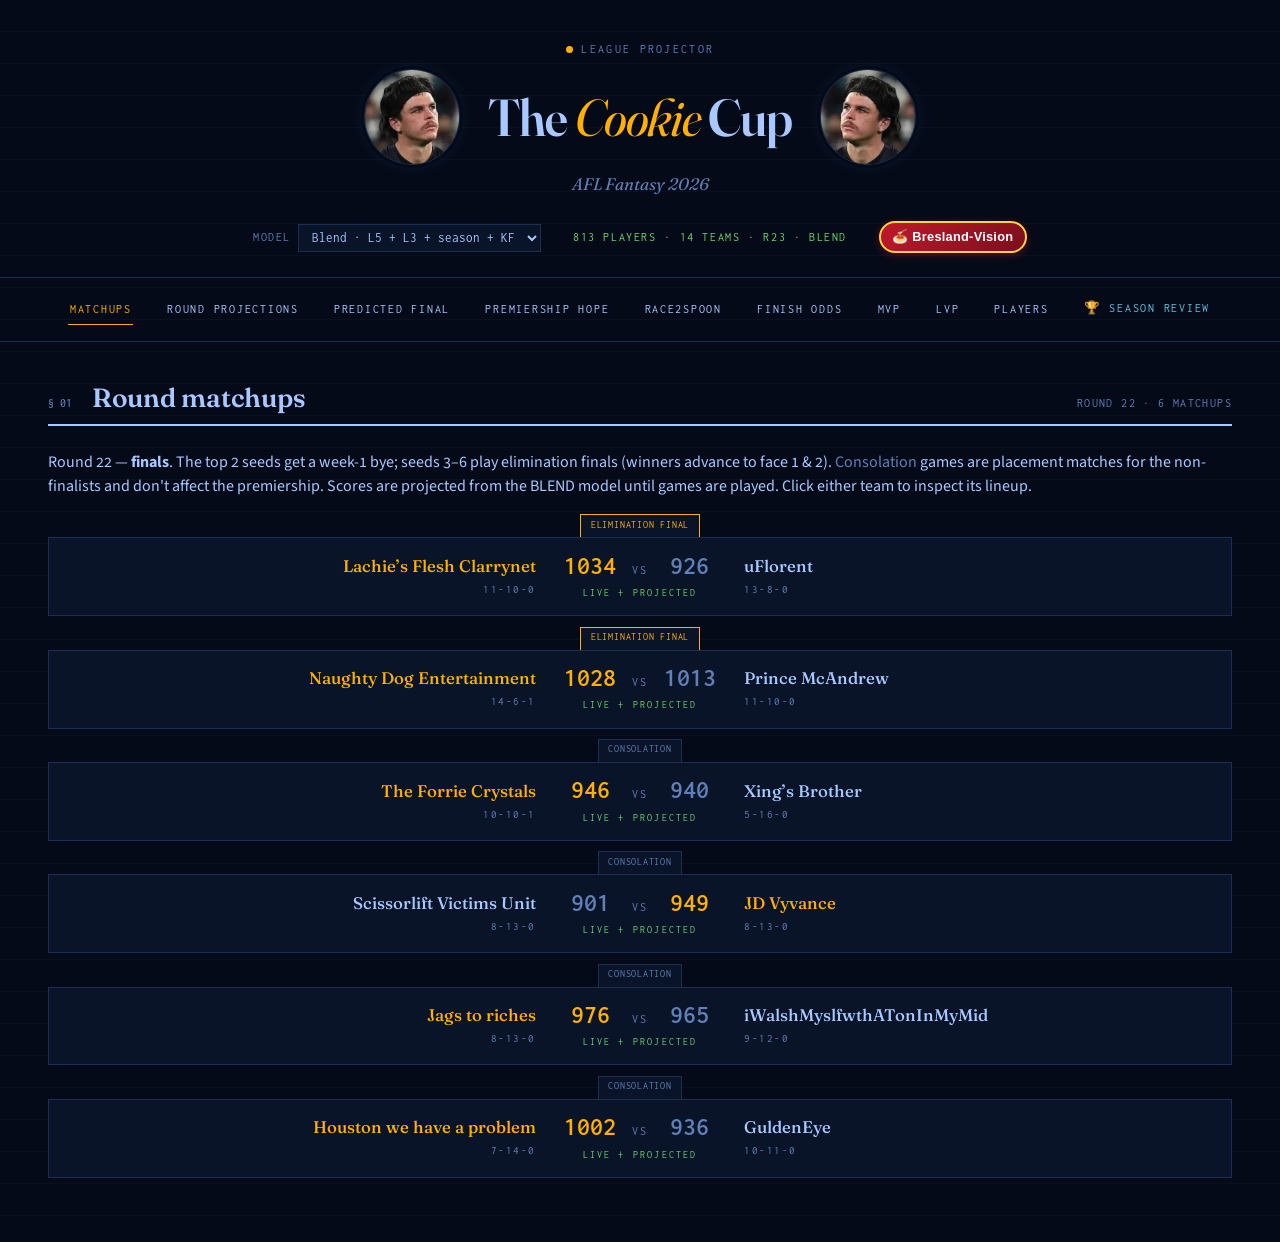
==== commit ead34bed: "season ending" ====
--- a/docs/index.html
+++ b/docs/index.html
@@ -42,6 +42,7 @@
   <button class="tab" data-tab="mvp">MVP</button>
   <button class="tab" data-tab="lvp">LVP</button>
   <button class="tab" data-tab="browse">Players</button>
+  <a class="tab tab-link" href="season_review.html">🏆 Season Review</a>
 </nav>
 
 <main>
--- a/docs/styles.css
+++ b/docs/styles.css
@@ -219,6 +219,7 @@
 }
 .tab:hover { color: var(--accent); border-bottom-color: var(--accent); }
 .tab.active { color: var(--accent); border-bottom-color: var(--accent); }
+a.tab-link { text-decoration: none; color: var(--teal); }
 
 /* ---------------- Sections ---------------- */
 
@@ -778,6 +779,28 @@
   display: flex;
   flex-direction: column;
   gap: 0.65rem;
+}
+.matchup-item {
+  display: flex;
+  flex-direction: column;
+}
+.matchup-tag {
+  align-self: center;
+  font-family: var(--mono);
+  font-size: 0.62rem;
+  letter-spacing: 0.08em;
+  text-transform: uppercase;
+  padding: 0.15rem 0.6rem 0.3rem;
+  border: 1px solid var(--rule);
+  border-bottom: none;
+  background: var(--surface);
+}
+.matchup-tag.finals {
+  color: var(--accent);
+  border-color: var(--accent);
+}
+.matchup-tag.consolation {
+  color: var(--muted);
 }
 .matchup-row-h {
   display: grid;
@@ -961,16 +984,26 @@
   white-space: nowrap;
   letter-spacing: -0.02em;
   text-shadow: 3px 3px 0 #000, -1px -1px 0 rgba(255, 255, 255, 0.4);
-  will-change: transform;
-  animation-name: bres-fly;
-  animation-timing-function: ease-in-out;
-  animation-iteration-count: infinite;
-  animation-direction: alternate;
+  will-change: transform, opacity;
+  /* Two animations: constant drift (bres-fly) + random strobe (bres-flicker).
+     Durations/delays come from inline CSS vars so each word is randomised. */
+  animation-name: bres-fly, bres-flicker;
+  animation-duration: var(--fly-dur, 4s), var(--flick-dur, 0.5s);
+  animation-timing-function: ease-in-out, steps(1, end);
+  animation-iteration-count: infinite, infinite;
+  animation-direction: alternate, normal;
+  animation-delay: var(--fly-delay, 0s), var(--flick-delay, 0s);
 }
 @keyframes bres-fly {
   0%   { transform: translate(0, 0) rotate(calc(var(--rot) * -1)) scale(0.75); }
   50%  { transform: translate(var(--tx), var(--ty)) rotate(var(--rot)) scale(1.45); }
   100% { transform: translate(calc(var(--tx) * -0.6), calc(var(--ty) * 0.4)) rotate(0deg) scale(0.95); }
+}
+/* Hard on/off strobe (paired with steps timing) — no fade, pure flash. */
+@keyframes bres-flicker {
+  0%, 48%   { opacity: 1; }
+  49%, 73%  { opacity: 0.1; }
+  74%, 100% { opacity: 1; }
 }
 
 .bres-meatball {
@@ -989,11 +1022,6 @@
   to   { transform: translateY(-34px) scale(1.12) rotate(12deg); }
 }
 
-@media (prefers-reduced-motion: reduce) {
-  .bresland-vision::before, .bresland-vision::after,
-  .bres-word, .bres-meatball { animation: none; }
-}
-
 /* Spinning cut-out faces. Uses the independent `translate` and `rotate`
    transform properties so the drift + spin run as two animations without
    clobbering each other. rotate: y ... spins them on their vertical axis. */
@@ -1003,13 +1031,15 @@
   height: var(--size, 120px);
   width: auto;
   filter: drop-shadow(0 6px 16px rgba(0, 0, 0, 0.55));
-  will-change: transform;
+  will-change: transform, opacity;
   backface-visibility: visible;
-  animation-name: bres-drift, bres-spin;
-  animation-duration: var(--drift-dur, 5s), var(--spin-dur, 2.5s);
-  animation-timing-function: ease-in-out, linear;
-  animation-iteration-count: infinite, infinite;
-  animation-direction: alternate, normal;
+  /* drift (move) + spin (rotate on axis) + flicker (random strobe). */
+  animation-name: bres-drift, bres-spin, bres-flicker;
+  animation-duration: var(--drift-dur, 5s), var(--spin-dur, 2.5s), var(--flick-dur, 0.6s);
+  animation-timing-function: ease-in-out, linear, steps(1, end);
+  animation-iteration-count: infinite, infinite, infinite;
+  animation-direction: alternate, normal, normal;
+  animation-delay: var(--drift-delay, 0s), var(--spin-delay, 0s), var(--flick-delay, 0s);
 }
 @keyframes bres-drift {
   from { translate: 0 0; }
@@ -1019,6 +1049,78 @@
   from { rotate: y 0deg; }
   to   { rotate: y 360deg; }
 }
-@media (prefers-reduced-motion: reduce) {
-  .bres-img { animation: none; }
-}
+
+/* Intro phase 1: experience.png blinks 5× fast across one 0.85s run. */
+.bresland-flash {
+  position: fixed;
+  inset: 0;
+  z-index: 100001;
+  background: #000 center / contain no-repeat url("imgs/experience.png");
+  animation: bres-flash 0.85s linear 1 both;
+}
+@keyframes bres-flash {
+  0%, 8%    { opacity: 1; }
+  9%, 18%   { opacity: 0; }
+  19%, 28%  { opacity: 1; }
+  29%, 38%  { opacity: 0; }
+  39%, 48%  { opacity: 1; }
+  49%, 58%  { opacity: 0; }
+  59%, 68%  { opacity: 1; }
+  69%, 78%  { opacity: 0; }
+  79%, 90%  { opacity: 1; }
+  100%      { opacity: 0; }
+}
+
+/* Intro phase 2: experience2.png spins in, then shrinks/fades away before
+   the theme takes over. animationend on the wrapper hands off to the theme. */
+.bresland-spin {
+  position: fixed;
+  inset: 0;
+  z-index: 100001;
+  background: #000;
+  display: flex;
+  align-items: center;
+  justify-content: center;
+  animation: bres-spinwrap 1.15s ease-in 1 both;
+}
+.bresland-spin img {
+  height: 72vh;
+  width: auto;
+  filter: drop-shadow(0 0 48px rgba(255, 180, 40, 0.65));
+  animation: bres-spinin 1.15s cubic-bezier(0.45, 0, 0.55, 1) 1 both;
+}
+@keyframes bres-spinwrap {
+  0%, 72% { opacity: 1; }
+  100%    { opacity: 0; }
+}
+@keyframes bres-spinin {
+  0%   { transform: rotate(0deg) scale(0.08); }
+  70%  { transform: rotate(1260deg) scale(1.12); }
+  100% { transform: rotate(1440deg) scale(0.55); }
+}
+
+/* Periodic interrupt: Rothschild blinks over most of the screen 3× every 3s. */
+.bresland-roth {
+  position: absolute;
+  inset: 0;
+  z-index: 100000;
+  pointer-events: none;
+  display: flex;
+  align-items: center;
+  justify-content: center;
+  animation: bres-roth 0.66s steps(1, end) 1 both;
+}
+.bresland-roth img {
+  width: 82vmin;
+  height: 82vmin;
+  object-fit: contain;
+  filter: drop-shadow(0 0 36px rgba(0, 0, 0, 0.75));
+}
+@keyframes bres-roth {
+  0%, 15%   { opacity: 1; }
+  16%, 32%  { opacity: 0; }
+  33%, 48%  { opacity: 1; }
+  49%, 65%  { opacity: 0; }
+  66%, 82%  { opacity: 1; }
+  100%      { opacity: 0; }
+}
